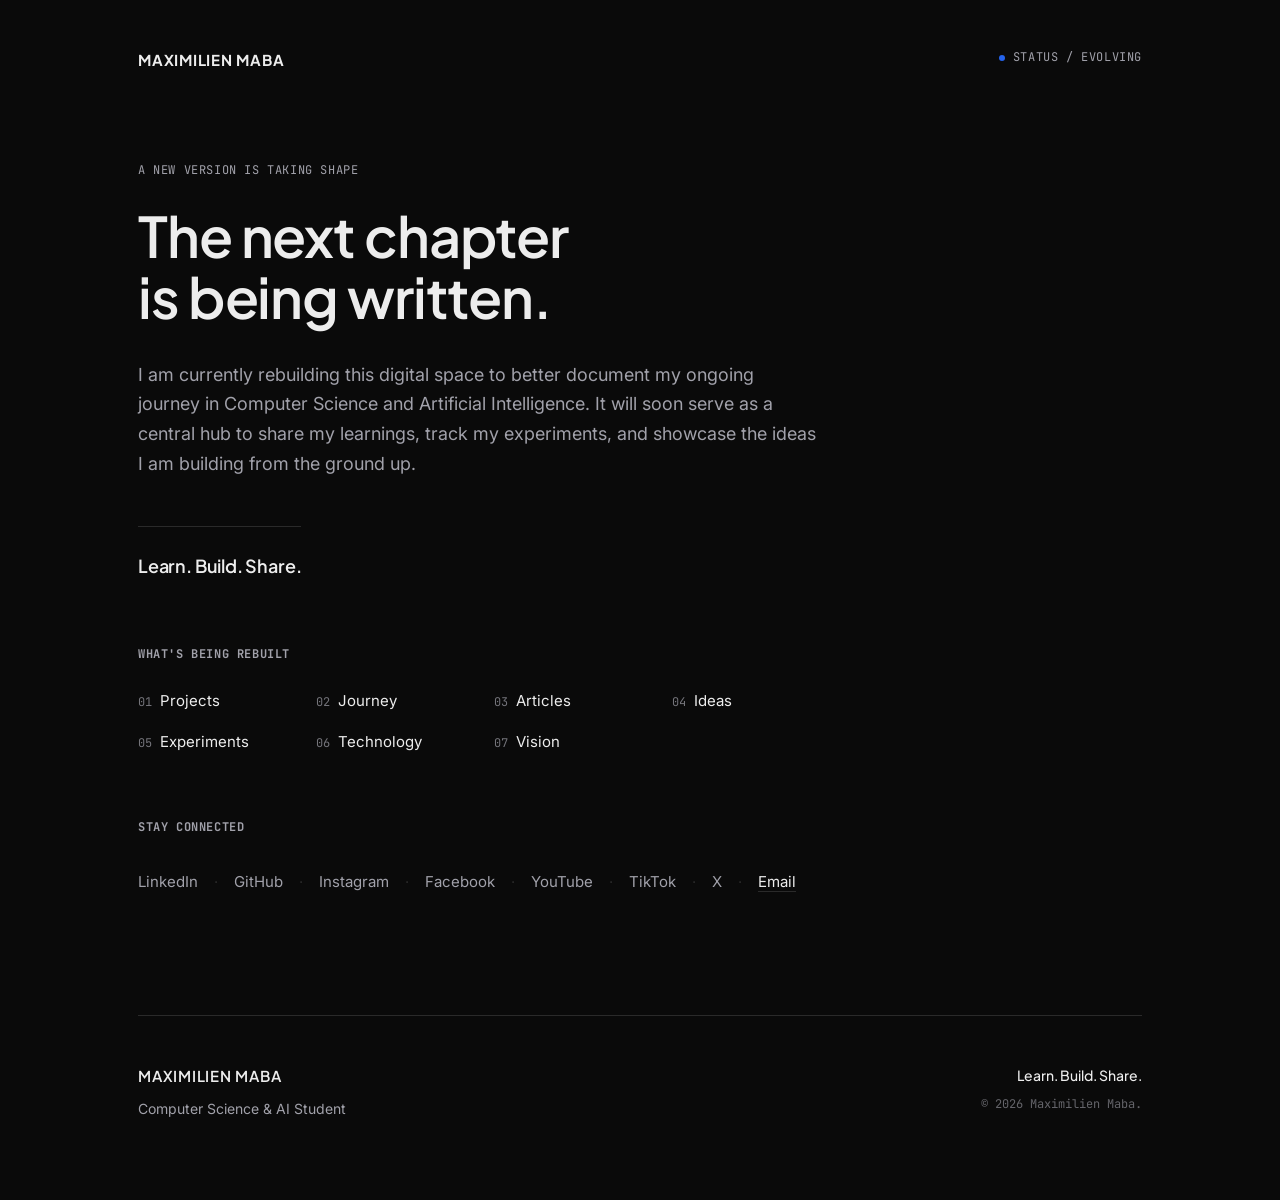
==== index.html @ 1b9b3c61 "page de maintenance" ====
<!DOCTYPE html>
<html lang="fr en">
<head>
    <meta charset="UTF-8">
    <meta name="viewport" content="width=device-width, initial-scale=1.0">
    <link rel="icon" href="images/logo.jpeg" type="image/x-icon">
    <title>Maximilien Maba – Technologie & Entrepreneuriat</title>
    <meta name="description" content="Maximilien Maba – Création de sites web, landing pages et solutions digitales en RDC. Portfolio professionnel et services abordables pour entrepreneurs.">
    <meta name="author" content="Maximilien Maba">
    <meta name="keywords" content="création site web RDC, portfolio développeur RDC Kinshasa, landing page pas cher, entrepreneuriat digital, Maximilien Maba">
    <meta name="robots" content="index, follow">
    <link rel="stylesheet" href="css/style.css">
    <meta name="google-site-verification" content="_RecZhuOMZ2ca6RbLWI5Me0BjL1EM6gTbyBFQQ3FhNw" />
    
    <!-- SEO & Metadata -->
    <title>Maximilien Maba | Computer Science & AI Student</title>
    <meta name="description" content="Maximilien Maba is a Computer Science and Artificial Intelligence student from the Democratic Republic of the Congo, interested in Python, web development, AI and data science.">
    <link rel="canonical" href="[DOMAIN URL — TO CONFIRM]">
    
    <!-- Open Graph -->
    <meta property="og:title" content="Maximilien Maba | Computer Science & AI Student">
    <meta property="og:description" content="I am currently rebuilding this digital space to better document my ongoing journey in Computer Science and Artificial Intelligence.">
    <meta property="og:type" content="website">
    <meta property="og:url" content="[DOMAIN URL — TO CONFIRM]">
    
    <!-- Favicon -->
    <link rel="icon" href="[FAVICON — TO CONFIRM]" type="image/x-icon">

    <!-- Fonts optimization -->
    <link rel="preconnect" href="https://fonts.googleapis.com">
    <link rel="preconnect" href="https://fonts.gstatic.com" crossorigin>
    <link href="https://fonts.googleapis.com/css2?family=Inter:wght@400;500&family=JetBrains+Mono:wght@400;500&family=Plus+Jakarta+Sans:wght@500;600;700&display=swap" rel="stylesheet">

    <!-- Styles -->
    <link rel="stylesheet" href="css/style.css">
</head>
<body>

    <div class="layout-wrapper">
        
        <!-- HEADER -->
        <header class="site-header">
            <div class="logo">MAXIMILIEN MABA</div>
            <div class="status-indicator">
                <span class="status-dot" aria-hidden="true"></span>
                <span>STATUS / EVOLVING</span>
            </div>
        </header>

        <!-- MAIN CONTENT -->
        <main class="main-content">
            
            <!-- HERO -->
            <section class="hero" aria-labelledby="hero-title">
                <span class="label-mono">A NEW VERSION IS TAKING SHAPE</span>
                <h1 id="hero-title">The next chapter<br>is being written.</h1>
                
                <div class="editorial-content">
                    <p>
                        I am currently rebuilding this digital space to better document my ongoing journey in Computer Science and Artificial Intelligence. It will soon serve as a central hub to share my learnings, track my experiments, and showcase the ideas I am building from the ground up.
                    </p>
                </div>

                <div class="signature-block">
                    <span class="signature-text">Learn. Build. Share.</span>
                </div>
            </section>

            <!-- WHAT'S BEING REBUILT -->
            <section class="preview" aria-labelledby="preview-title">
                <h2 id="preview-title" class="section-label">WHAT'S BEING REBUILT</h2>
                <ul class="editorial-list">
                    <li><span class="mono-num">01</span> Projects</li>
                    <li><span class="mono-num">02</span> Journey</li>
                    <li><span class="mono-num">03</span> Articles</li>
                    <li><span class="mono-num">04</span> Ideas</li>
                    <li><span class="mono-num">05</span> Experiments</li>
                    <li><span class="mono-num">06</span> Technology</li>
                    <li><span class="mono-num">07</span> Vision</li>
                </ul>
            </section>

            <!-- STAY CONNECTED -->
            <section class="connect" aria-labelledby="connect-title">
                <h2 id="connect-title" class="section-label">STAY CONNECTED</h2>
                <nav aria-label="Social connections">
                    <ul class="social-list">
                        <li><a href="[LINK — TO CONFIRM]" target="_blank" rel="noopener noreferrer">LinkedIn</a></li>
                        <li class="separator" aria-hidden="true">·</li>
                        <li><a href="[LINK — TO CONFIRM]" target="_blank" rel="noopener noreferrer">GitHub</a></li>
                        <li class="separator" aria-hidden="true">·</li>
                        <li><a href="[LINK — TO CONFIRM]" target="_blank" rel="noopener noreferrer">Instagram</a></li>
                        <li class="separator" aria-hidden="true">·</li>
                        <li><a href="[LINK — TO CONFIRM]" target="_blank" rel="noopener noreferrer">Facebook</a></li>
                        <li class="separator" aria-hidden="true">·</li>
                        <li><a href="[LINK — TO CONFIRM]" target="_blank" rel="noopener noreferrer">YouTube</a></li>
                        <li class="separator" aria-hidden="true">·</li>
                        <li><a href="[LINK — TO CONFIRM]" target="_blank" rel="noopener noreferrer">TikTok</a></li>
                        <li class="separator" aria-hidden="true">·</li>
                        <li><a href="[LINK — TO CONFIRM]" target="_blank" rel="noopener noreferrer">X</a></li>
                        <li class="separator" aria-hidden="true">·</li>
                        <li><a href="mailto:[PUBLIC EMAIL — TO CONFIRM]" class="email-link">Email</a></li>
                    </ul>
                </nav>
            </section>

        </main>
        <!-- FOOTER -->
        <footer class="site-footer">
            <div class="footer-content">
                <div class="footer-identity">
                    <strong>MAXIMILIEN MABA</strong>
                    <span class="footer-role">Computer Science & AI Student</span>
                </div>
                <div class="footer-signoff">
                    <span class="footer-philosophy">Learn. Build. Share.</span>
                    <span class="footer-copyright">&copy; 2026 Maximilien Maba.</span>
                </div>
            </div>
        </footer>

    </div>

</body>
</html>
---- css/style.css ----
/* ==========================================================================
   1. DESIGN TOKENS & VARIABLES
   ========================================================================== */
:root {
    /* Color Palette */
    --color-bg: #0A0A0A;
    --color-surface: #1A1A1A;
    --color-border: #2A2A2A;
    --color-text-main: #EDEDED;
    --color-text-muted: #A1A1AA;
    --color-accent-blue: #2563EB;
    
    /* Typography */
    --font-display: 'Plus Jakarta Sans', sans-serif;
    --font-body: 'Inter', sans-serif;
    --font-mono: 'JetBrains Mono', monospace;
    
    /* Fluid Spacing (Base 8px system) */
    --space-8: 0.5rem;
    --space-16: 1rem;
    --space-24: 1.5rem;
    --space-32: 2rem;
    --space-48: 3rem;
    --space-64: 4rem;
    --space-96: 6rem;
    --space-120: 7.5rem;

    /* Layout Constraints */
    --max-width-container: 1100px;
    --max-width-text: 680px;
}

/* ==========================================================================
   2. RESET & BASE STYLES
   ========================================================================== */
*, *::before, *::after {
    margin: 0;
    padding: 0;
    box-sizing: border-box;
}

body {
    background-color: var(--color-bg);
    color: var(--color-text-muted);
    font-family: var(--font-body);
    font-size: 1rem;
    line-height: 1.65;
    -webkit-font-smoothing: antialiased;
    -moz-osx-font-smoothing: grayscale;
    /* Subtle page load animation */
    animation: fade-in 0.8s ease-out forwards;
}

::selection {
    background-color: var(--color-accent-blue);
    color: #ffffff;
}

a {
    color: var(--color-text-muted);
    text-decoration: none;
    transition: color 0.25s ease;
}

a:hover {
    color: var(--color-text-main);
}

a:focus-visible {
    outline: 2px solid var(--color-accent-blue);
    outline-offset: 4px;
    border-radius: 2px;
}

ul {
    list-style: none;
}

/* ==========================================================================
   3. LAYOUT STRUCTURE
   ========================================================================== */
.layout-wrapper {
    max-width: var(--max-width-container);
    margin: 0 auto;
    padding: var(--space-32) var(--space-24); /* 24px padding on mobile */
    min-height: 100vh;
    display: flex;
    flex-direction: column;
}

.main-content {
    flex: 1;
    display: flex;
    flex-direction: column;
    /* Reduced top margin to tighten the gap between header and hero */
    margin-top: clamp(var(--space-48), 8vh, var(--space-96));
    margin-bottom: var(--space-64);
    max-width: var(--max-width-text);
}

/* ==========================================================================
   4. HEADER
   ========================================================================== */
.site-header {
    display: flex;
    justify-content: space-between;
    align-items: flex-start; /* Allows wrapping gracefully on very small screens */
    flex-wrap: wrap;
    gap: var(--space-16);
    padding-bottom: var(--space-16);
}

.logo {
    font-family: var(--font-display);
    font-weight: 700;
    color: var(--color-text-main);
    font-size: 0.9375rem;
    letter-spacing: 0.05em;
}

.status-indicator {
    font-family: var(--font-mono);
    font-size: 0.75rem;
    color: var(--color-text-muted);
    display: flex;
    align-items: center;
    gap: 0.5rem;
    letter-spacing: 0.05em;
}

.status-dot {
    width: 6px;
    height: 6px;
    background-color: var(--color-accent-blue);
    border-radius: 50%;
    /* Subtle pulse animation */
    animation: pulse 2.5s infinite ease-in-out;
}

/* ==========================================================================
   5. HERO SECTION
   ========================================================================== */
.hero {
    margin-bottom: var(--space-64);
}

.label-mono {
    font-family: var(--font-mono);
    font-size: 0.75rem;
    color: var(--color-text-muted);
    text-transform: uppercase;
    letter-spacing: 0.05em;
    display: block;
    margin-bottom: var(--space-24);
}

.hero h1 {
    font-family: var(--font-display);
    font-weight: 600;
    color: var(--color-text-main);
    /* Fluid typography: 36px on mobile, scaling to 56px on desktop */
    font-size: clamp(2.25rem, 5vw + 1rem, 3.5rem); 
    line-height: 1.1;
    margin-bottom: var(--space-32);
    letter-spacing: -0.02em;
}

.editorial-content {
    font-size: clamp(1rem, 2vw + 0.5rem, 1.125rem);
    color: var(--color-text-muted);
}

.signature-block {
    margin-top: var(--space-48);
    padding-top: var(--space-24);
    border-top: 1px solid var(--color-border); /* Subtle separation */
    display: inline-block;
}

.signature-text {
    font-family: var(--font-display);
    font-weight: 600;
    color: var(--color-text-main);
    font-size: 1.125rem;
    letter-spacing: -0.01em;
}

/* ==========================================================================
   6. WHAT'S BEING REBUILT (Editorial Table of Contents)
   ========================================================================== */
.section-label {
    font-family: var(--font-mono);
    font-size: 0.75rem;
    color: var(--color-text-muted); /* Removed heavy blue, kept calm */
    margin-bottom: var(--space-24);
    text-transform: uppercase;
    letter-spacing: 0.05em;
}

.preview {
    margin-bottom: var(--space-64);
}

.editorial-list {
    display: grid;
    /* Grid adapts automatically. Min 140px per column */
    grid-template-columns: repeat(auto-fill, minmax(140px, 1fr));
    gap: var(--space-16) var(--space-32);
}

.editorial-list li {
    font-family: var(--font-body);
    font-size: 0.9375rem;
    color: var(--color-text-main);
    display: flex;
    align-items: baseline;
    gap: var(--space-8);
}

.mono-num {
    font-family: var(--font-mono);
    font-size: 0.75rem;
    color: var(--color-text-muted);
    opacity: 0.7;
}

/* ==========================================================================
   7. STAY CONNECTED
   ========================================================================== */
.connect {
    margin-bottom: var(--space-48);
}

.social-list {
    display: flex;
    flex-wrap: wrap;
    align-items: center;
    gap: var(--space-16);
    font-size: 0.9375rem;
}

.social-list a {
    /* Touch target padding for mobile */
    padding: var(--space-8) 0; 
    display: inline-block;
}

.separator {
    color: var(--color-border);
    user-select: none;
}

.email-link {
    color: var(--color-text-main) !important;
    text-decoration: underline;
    text-decoration-color: var(--color-border);
    text-underline-offset: 4px;
}

.email-link:hover {
    text-decoration-color: var(--color-text-main);
}
/* ==========================================================================
   8. FOOTER
   ========================================================================== */
.site-footer {
    border-top: 1px solid var(--color-border);
    padding-top: var(--space-48);
    padding-bottom: var(--space-32);
}

.footer-content {
    display: flex;
    flex-direction: column;
    gap: var(--space-32);
}

.footer-identity, .footer-signoff {
    display: flex;
    flex-direction: column;
    gap: var(--space-8);
}

.footer-identity strong {
    font-family: var(--font-display);
    color: var(--color-text-main);
    font-weight: 600;
    letter-spacing: 0.05em;
    font-size: 0.9375rem;
}

.footer-role {
    color: var(--color-text-muted);
    font-size: 0.875rem;
}

.footer-philosophy {
    font-family: var(--font-display);
    font-weight: 500;
    color: var(--color-text-main);
    font-size: 0.875rem;
}

.footer-copyright {
    font-family: var(--font-mono);
    font-size: 0.75rem;
    color: var(--color-text-muted);
    opacity: 0.6;
}

/* ==========================================================================
   9. RESPONSIVE REFINEMENTS
   ========================================================================== */

/* Tablet & Desktop Layout logic */
@media (min-width: 768px) {
    .layout-wrapper {
        padding: var(--space-48) var(--space-48);
    }

    /* Le footer devient un vrai bloc éditorial bi-colonne sur PC */
    .footer-content {
        flex-direction: row;
        justify-content: space-between;
        align-items: flex-start;
    }
    
    .footer-signoff {
        text-align: right;
        align-items: flex-end;
    }
}

/* Large Desktop */
@media (min-width: 1440px) {
    .layout-wrapper {
        padding-top: var(--space-64);
    }
}

/* Handling extremely small screens (e.g., iPhone SE / 320px) */
@media (max-width: 375px) {
    .social-list .separator {
        display: none;
    }
    .social-list {
        gap: var(--space-8) var(--space-16);
    }
}
---- css/style.css ----
/* ==========================================================================
   1. DESIGN TOKENS & VARIABLES
   ========================================================================== */
:root {
    /* Color Palette */
    --color-bg: #0A0A0A;
    --color-surface: #1A1A1A;
    --color-border: #2A2A2A;
    --color-text-main: #EDEDED;
    --color-text-muted: #A1A1AA;
    --color-accent-blue: #2563EB;
    
    /* Typography */
    --font-display: 'Plus Jakarta Sans', sans-serif;
    --font-body: 'Inter', sans-serif;
    --font-mono: 'JetBrains Mono', monospace;
    
    /* Fluid Spacing (Base 8px system) */
    --space-8: 0.5rem;
    --space-16: 1rem;
    --space-24: 1.5rem;
    --space-32: 2rem;
    --space-48: 3rem;
    --space-64: 4rem;
    --space-96: 6rem;
    --space-120: 7.5rem;

    /* Layout Constraints */
    --max-width-container: 1100px;
    --max-width-text: 680px;
}

/* ==========================================================================
   2. RESET & BASE STYLES
   ========================================================================== */
*, *::before, *::after {
    margin: 0;
    padding: 0;
    box-sizing: border-box;
}

body {
    background-color: var(--color-bg);
    color: var(--color-text-muted);
    font-family: var(--font-body);
    font-size: 1rem;
    line-height: 1.65;
    -webkit-font-smoothing: antialiased;
    -moz-osx-font-smoothing: grayscale;
    /* Subtle page load animation */
    animation: fade-in 0.8s ease-out forwards;
}

::selection {
    background-color: var(--color-accent-blue);
    color: #ffffff;
}

a {
    color: var(--color-text-muted);
    text-decoration: none;
    transition: color 0.25s ease;
}

a:hover {
    color: var(--color-text-main);
}

a:focus-visible {
    outline: 2px solid var(--color-accent-blue);
    outline-offset: 4px;
    border-radius: 2px;
}

ul {
    list-style: none;
}

/* ==========================================================================
   3. LAYOUT STRUCTURE
   ========================================================================== */
.layout-wrapper {
    max-width: var(--max-width-container);
    margin: 0 auto;
    padding: var(--space-32) var(--space-24); /* 24px padding on mobile */
    min-height: 100vh;
    display: flex;
    flex-direction: column;
}

.main-content {
    flex: 1;
    display: flex;
    flex-direction: column;
    /* Reduced top margin to tighten the gap between header and hero */
    margin-top: clamp(var(--space-48), 8vh, var(--space-96));
    margin-bottom: var(--space-64);
    max-width: var(--max-width-text);
}

/* ==========================================================================
   4. HEADER
   ========================================================================== */
.site-header {
    display: flex;
    justify-content: space-between;
    align-items: flex-start; /* Allows wrapping gracefully on very small screens */
    flex-wrap: wrap;
    gap: var(--space-16);
    padding-bottom: var(--space-16);
}

.logo {
    font-family: var(--font-display);
    font-weight: 700;
    color: var(--color-text-main);
    font-size: 0.9375rem;
    letter-spacing: 0.05em;
}

.status-indicator {
    font-family: var(--font-mono);
    font-size: 0.75rem;
    color: var(--color-text-muted);
    display: flex;
    align-items: center;
    gap: 0.5rem;
    letter-spacing: 0.05em;
}

.status-dot {
    width: 6px;
    height: 6px;
    background-color: var(--color-accent-blue);
    border-radius: 50%;
    /* Subtle pulse animation */
    animation: pulse 2.5s infinite ease-in-out;
}

/* ==========================================================================
   5. HERO SECTION
   ========================================================================== */
.hero {
    margin-bottom: var(--space-64);
}

.label-mono {
    font-family: var(--font-mono);
    font-size: 0.75rem;
    color: var(--color-text-muted);
    text-transform: uppercase;
    letter-spacing: 0.05em;
    display: block;
    margin-bottom: var(--space-24);
}

.hero h1 {
    font-family: var(--font-display);
    font-weight: 600;
    color: var(--color-text-main);
    /* Fluid typography: 36px on mobile, scaling to 56px on desktop */
    font-size: clamp(2.25rem, 5vw + 1rem, 3.5rem); 
    line-height: 1.1;
    margin-bottom: var(--space-32);
    letter-spacing: -0.02em;
}

.editorial-content {
    font-size: clamp(1rem, 2vw + 0.5rem, 1.125rem);
    color: var(--color-text-muted);
}

.signature-block {
    margin-top: var(--space-48);
    padding-top: var(--space-24);
    border-top: 1px solid var(--color-border); /* Subtle separation */
    display: inline-block;
}

.signature-text {
    font-family: var(--font-display);
    font-weight: 600;
    color: var(--color-text-main);
    font-size: 1.125rem;
    letter-spacing: -0.01em;
}

/* ==========================================================================
   6. WHAT'S BEING REBUILT (Editorial Table of Contents)
   ========================================================================== */
.section-label {
    font-family: var(--font-mono);
    font-size: 0.75rem;
    color: var(--color-text-muted); /* Removed heavy blue, kept calm */
    margin-bottom: var(--space-24);
    text-transform: uppercase;
    letter-spacing: 0.05em;
}

.preview {
    margin-bottom: var(--space-64);
}

.editorial-list {
    display: grid;
    /* Grid adapts automatically. Min 140px per column */
    grid-template-columns: repeat(auto-fill, minmax(140px, 1fr));
    gap: var(--space-16) var(--space-32);
}

.editorial-list li {
    font-family: var(--font-body);
    font-size: 0.9375rem;
    color: var(--color-text-main);
    display: flex;
    align-items: baseline;
    gap: var(--space-8);
}

.mono-num {
    font-family: var(--font-mono);
    font-size: 0.75rem;
    color: var(--color-text-muted);
    opacity: 0.7;
}

/* ==========================================================================
   7. STAY CONNECTED
   ========================================================================== */
.connect {
    margin-bottom: var(--space-48);
}

.social-list {
    display: flex;
    flex-wrap: wrap;
    align-items: center;
    gap: var(--space-16);
    font-size: 0.9375rem;
}

.social-list a {
    /* Touch target padding for mobile */
    padding: var(--space-8) 0; 
    display: inline-block;
}

.separator {
    color: var(--color-border);
    user-select: none;
}

.email-link {
    color: var(--color-text-main) !important;
    text-decoration: underline;
    text-decoration-color: var(--color-border);
    text-underline-offset: 4px;
}

.email-link:hover {
    text-decoration-color: var(--color-text-main);
}
/* ==========================================================================
   8. FOOTER
   ========================================================================== */
.site-footer {
    border-top: 1px solid var(--color-border);
    padding-top: var(--space-48);
    padding-bottom: var(--space-32);
}

.footer-content {
    display: flex;
    flex-direction: column;
    gap: var(--space-32);
}

.footer-identity, .footer-signoff {
    display: flex;
    flex-direction: column;
    gap: var(--space-8);
}

.footer-identity strong {
    font-family: var(--font-display);
    color: var(--color-text-main);
    font-weight: 600;
    letter-spacing: 0.05em;
    font-size: 0.9375rem;
}

.footer-role {
    color: var(--color-text-muted);
    font-size: 0.875rem;
}

.footer-philosophy {
    font-family: var(--font-display);
    font-weight: 500;
    color: var(--color-text-main);
    font-size: 0.875rem;
}

.footer-copyright {
    font-family: var(--font-mono);
    font-size: 0.75rem;
    color: var(--color-text-muted);
    opacity: 0.6;
}

/* ==========================================================================
   9. RESPONSIVE REFINEMENTS
   ========================================================================== */

/* Tablet & Desktop Layout logic */
@media (min-width: 768px) {
    .layout-wrapper {
        padding: var(--space-48) var(--space-48);
    }

    /* Le footer devient un vrai bloc éditorial bi-colonne sur PC */
    .footer-content {
        flex-direction: row;
        justify-content: space-between;
        align-items: flex-start;
    }
    
    .footer-signoff {
        text-align: right;
        align-items: flex-end;
    }
}

/* Large Desktop */
@media (min-width: 1440px) {
    .layout-wrapper {
        padding-top: var(--space-64);
    }
}

/* Handling extremely small screens (e.g., iPhone SE / 320px) */
@media (max-width: 375px) {
    .social-list .separator {
        display: none;
    }
    .social-list {
        gap: var(--space-8) var(--space-16);
    }
}
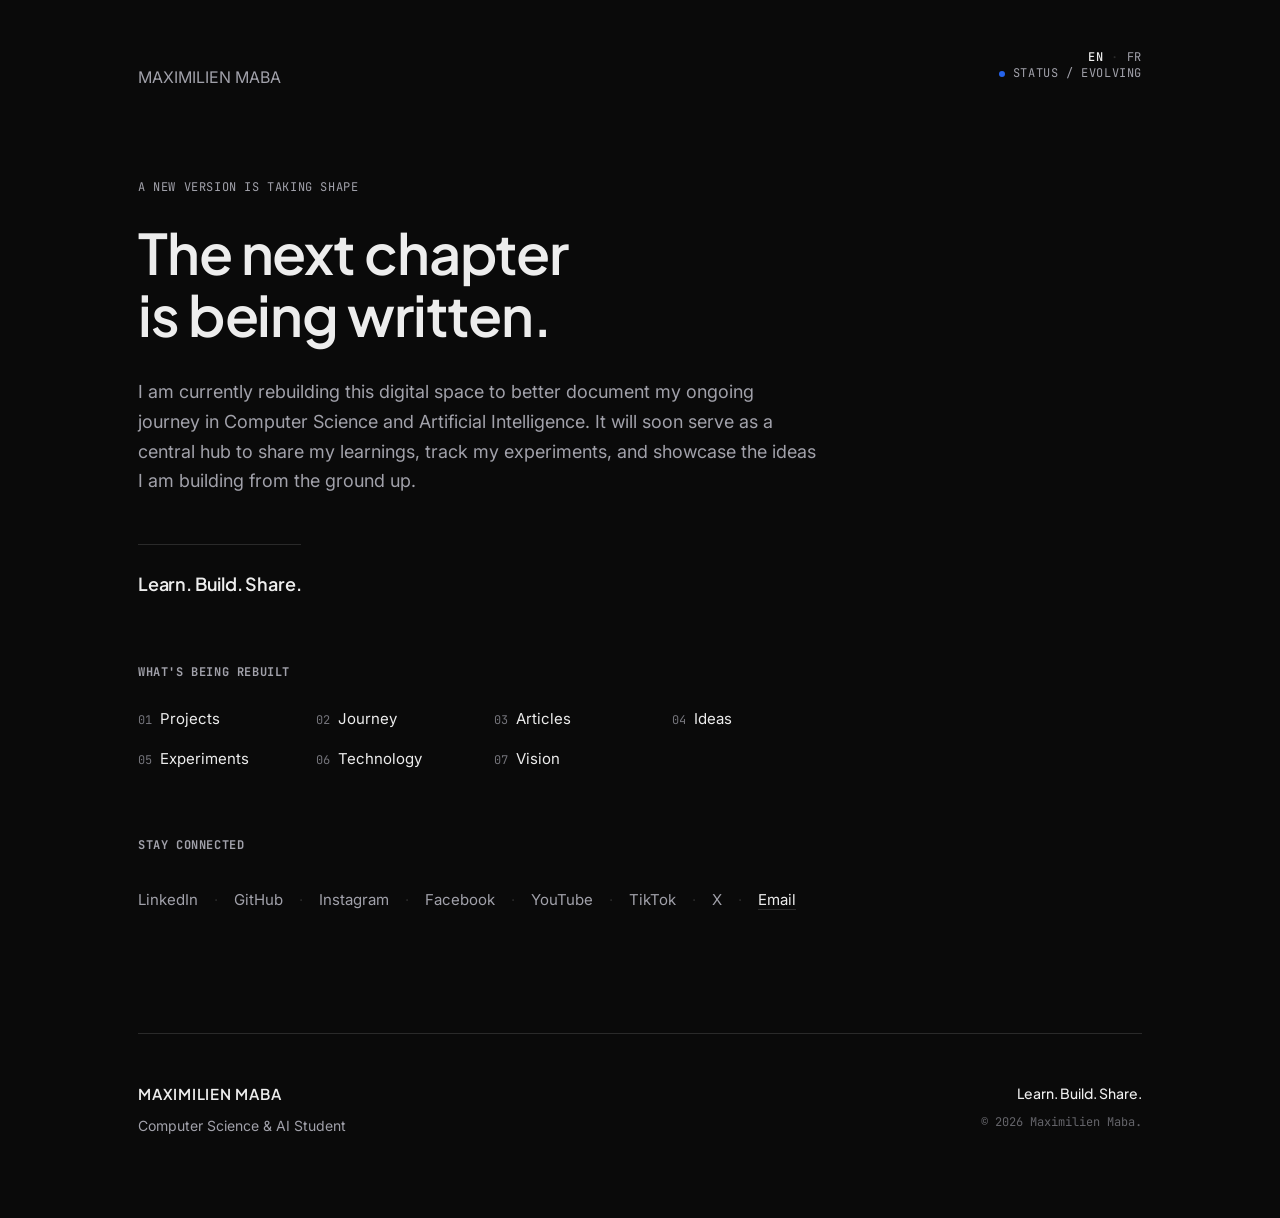
==== commit a9634773: "Ma page d'amelioration avec anim" ====
--- a/index.html
+++ b/index.html
@@ -1,5 +1,5 @@
 <!DOCTYPE html>
-<html lang="fr en">
+<html lang="en">
 <head>
     <meta charset="UTF-8">
     <meta name="viewport" content="width=device-width, initial-scale=1.0">
@@ -38,7 +38,15 @@
 
     <div class="layout-wrapper">
         
-        <!-- HEADER -->
+            
+        <!-- TOP CORNER LANGUAGE SWITCHER -->
+        <div class="top-corner-lang">
+            <span class="lang-active">EN</span>
+            <span class="separator" aria-hidden="true">·</span>
+            <a href="fr.html" class="lang-link">FR</a>
+        </div>
+
+        <!-- HEADER (Exactement comme avant) -->
         <header class="site-header">
             <div class="logo">MAXIMILIEN MABA</div>
             <div class="status-indicator">
@@ -85,21 +93,21 @@
                 <h2 id="connect-title" class="section-label">STAY CONNECTED</h2>
                 <nav aria-label="Social connections">
                     <ul class="social-list">
-                        <li><a href="[LINK — TO CONFIRM]" target="_blank" rel="noopener noreferrer">LinkedIn</a></li>
+                        <li><a href="https://www.linkedin.com/in/maximilien-maba-4b345a391?utm_source=share&utm_campaign=share_via&utm_content=profile&utm_medium=ios_app" target="_blank" rel="noopener noreferrer">LinkedIn</a></li>
                         <li class="separator" aria-hidden="true">·</li>
-                        <li><a href="[LINK — TO CONFIRM]" target="_blank" rel="noopener noreferrer">GitHub</a></li>
+                        <li><a href="https://GitHub.com/Maximilien-Maba" target="_blank" rel="noopener noreferrer">GitHub</a></li>
                         <li class="separator" aria-hidden="true">·</li>
-                        <li><a href="[LINK — TO CONFIRM]" target="_blank" rel="noopener noreferrer">Instagram</a></li>
+                        <li><a href="https://www.instagram.com/maximilien_maba?stkn=azYydzJhMThxeHI2&utm_source=qr" target="_blank" rel="noopener noreferrer">Instagram</a></li>
                         <li class="separator" aria-hidden="true">·</li>
-                        <li><a href="[LINK — TO CONFIRM]" target="_blank" rel="noopener noreferrer">Facebook</a></li>
+                        <li><a href="https://www.facebook.com/share/1CTYAieRph/?mibextid=wwXIfr" target="_blank" rel="noopener noreferrer">Facebook</a></li>
                         <li class="separator" aria-hidden="true">·</li>
-                        <li><a href="[LINK — TO CONFIRM]" target="_blank" rel="noopener noreferrer">YouTube</a></li>
+                        <li><a href="http://www.youtube.com/@Maximilien-Maba" target="_blank" rel="noopener noreferrer">YouTube</a></li>
                         <li class="separator" aria-hidden="true">·</li>
-                        <li><a href="[LINK — TO CONFIRM]" target="_blank" rel="noopener noreferrer">TikTok</a></li>
+                        <li><a href="https://www.tiktok.com/@maximilien_maba?_r=1&_t=ZN-9A2V5FnT04M" target="_blank" rel="noopener noreferrer">TikTok</a></li>
                         <li class="separator" aria-hidden="true">·</li>
-                        <li><a href="[LINK — TO CONFIRM]" target="_blank" rel="noopener noreferrer">X</a></li>
+                        <li><a href="https://x.com/maximilienmaba?s=11" target="_blank" rel="noopener noreferrer">X</a></li>
                         <li class="separator" aria-hidden="true">·</li>
-                        <li><a href="mailto:[PUBLIC EMAIL — TO CONFIRM]" class="email-link">Email</a></li>
+                        <li><a href="mailto:mabamaximilien@gmail.com" class="email-link">Email</a></li>
                     </ul>
                 </nav>
             </section>
--- a/css/style.css
+++ b/css/style.css
@@ -99,25 +99,61 @@
 }
 
 /* ==========================================================================
-   4. HEADER
-   ========================================================================== */
+   4. HEADER & TOP CORNER LANG
+   ========================================================================== */
+.layout-wrapper {
+    position: relative; /* Nécessaire pour positionner le sélecteur par rapport à la page */
+}
+
+.top-corner-lang {
+    position: absolute;
+    top: var(--space-24);
+    right: var(--space-24);
+    font-family: var(--font-mono);
+    font-size: 0.75rem;
+    display: flex;
+    gap: var(--space-8);
+    letter-spacing: 0.05em;
+    z-index: 10;
+}
+
+.lang-active {
+    color: var(--color-text-main);
+    font-weight: 500;
+}
+
+.lang-link {
+    color: var(--color-text-muted);
+}
+
+.lang-link:hover {
+    color: var(--color-text-main);
+}
+
 .site-header {
     display: flex;
     justify-content: space-between;
-    align-items: flex-start; /* Allows wrapping gracefully on very small screens */
+    align-items: flex-start;
     flex-wrap: wrap;
     gap: var(--space-16);
+    padding-top: var(--space-32); /* Laisse de l'espace pour le sélecteur en haut */
     padding-bottom: var(--space-16);
 }
 
-.logo {
-    font-family: var(--font-display);
-    font-weight: 700;
-    color: var(--color-text-main);
-    font-size: 0.9375rem;
-    letter-spacing: 0.05em;
-}
-
+/* Ajustement des marges sur PC pour les grands écrans */
+@media (min-width: 768px) {
+    .layout-wrapper {
+        padding: var(--space-48) var(--space-48);
+    }
+    .top-corner-lang {
+        top: var(--space-48);
+        right: var(--space-48);
+    }
+    .site-header {
+        padding-top: var(--space-16); /* Plus besoin d'espace forcé puisque le header descend naturellement */
+    }
+}
+ /*ICI POUR STATUT INDICATOR*/
 .status-indicator {
     font-family: var(--font-mono);
     font-size: 0.75rem;
@@ -133,9 +169,9 @@
     height: 6px;
     background-color: var(--color-accent-blue);
     border-radius: 50%;
-    /* Subtle pulse animation */
     animation: pulse 2.5s infinite ease-in-out;
 }
+
 
 /* ==========================================================================
    5. HERO SECTION
@@ -346,4 +382,10 @@
     .social-list {
         gap: var(--space-8) var(--space-16);
     }
-}+}
+
+@keyframes pulse {
+    0% { opacity: 0.4; transform: scale(0.95); }
+    50% { opacity: 1; transform: scale(1); }
+    100% { opacity: 0.4; transform: scale(0.95); }
+}
--- a/css/style.css
+++ b/css/style.css
@@ -99,25 +99,61 @@
 }
 
 /* ==========================================================================
-   4. HEADER
-   ========================================================================== */
+   4. HEADER & TOP CORNER LANG
+   ========================================================================== */
+.layout-wrapper {
+    position: relative; /* Nécessaire pour positionner le sélecteur par rapport à la page */
+}
+
+.top-corner-lang {
+    position: absolute;
+    top: var(--space-24);
+    right: var(--space-24);
+    font-family: var(--font-mono);
+    font-size: 0.75rem;
+    display: flex;
+    gap: var(--space-8);
+    letter-spacing: 0.05em;
+    z-index: 10;
+}
+
+.lang-active {
+    color: var(--color-text-main);
+    font-weight: 500;
+}
+
+.lang-link {
+    color: var(--color-text-muted);
+}
+
+.lang-link:hover {
+    color: var(--color-text-main);
+}
+
 .site-header {
     display: flex;
     justify-content: space-between;
-    align-items: flex-start; /* Allows wrapping gracefully on very small screens */
+    align-items: flex-start;
     flex-wrap: wrap;
     gap: var(--space-16);
+    padding-top: var(--space-32); /* Laisse de l'espace pour le sélecteur en haut */
     padding-bottom: var(--space-16);
 }
 
-.logo {
-    font-family: var(--font-display);
-    font-weight: 700;
-    color: var(--color-text-main);
-    font-size: 0.9375rem;
-    letter-spacing: 0.05em;
-}
-
+/* Ajustement des marges sur PC pour les grands écrans */
+@media (min-width: 768px) {
+    .layout-wrapper {
+        padding: var(--space-48) var(--space-48);
+    }
+    .top-corner-lang {
+        top: var(--space-48);
+        right: var(--space-48);
+    }
+    .site-header {
+        padding-top: var(--space-16); /* Plus besoin d'espace forcé puisque le header descend naturellement */
+    }
+}
+ /*ICI POUR STATUT INDICATOR*/
 .status-indicator {
     font-family: var(--font-mono);
     font-size: 0.75rem;
@@ -133,9 +169,9 @@
     height: 6px;
     background-color: var(--color-accent-blue);
     border-radius: 50%;
-    /* Subtle pulse animation */
     animation: pulse 2.5s infinite ease-in-out;
 }
+
 
 /* ==========================================================================
    5. HERO SECTION
@@ -346,4 +382,10 @@
     .social-list {
         gap: var(--space-8) var(--space-16);
     }
-}+}
+
+@keyframes pulse {
+    0% { opacity: 0.4; transform: scale(0.95); }
+    50% { opacity: 1; transform: scale(1); }
+    100% { opacity: 0.4; transform: scale(0.95); }
+}
